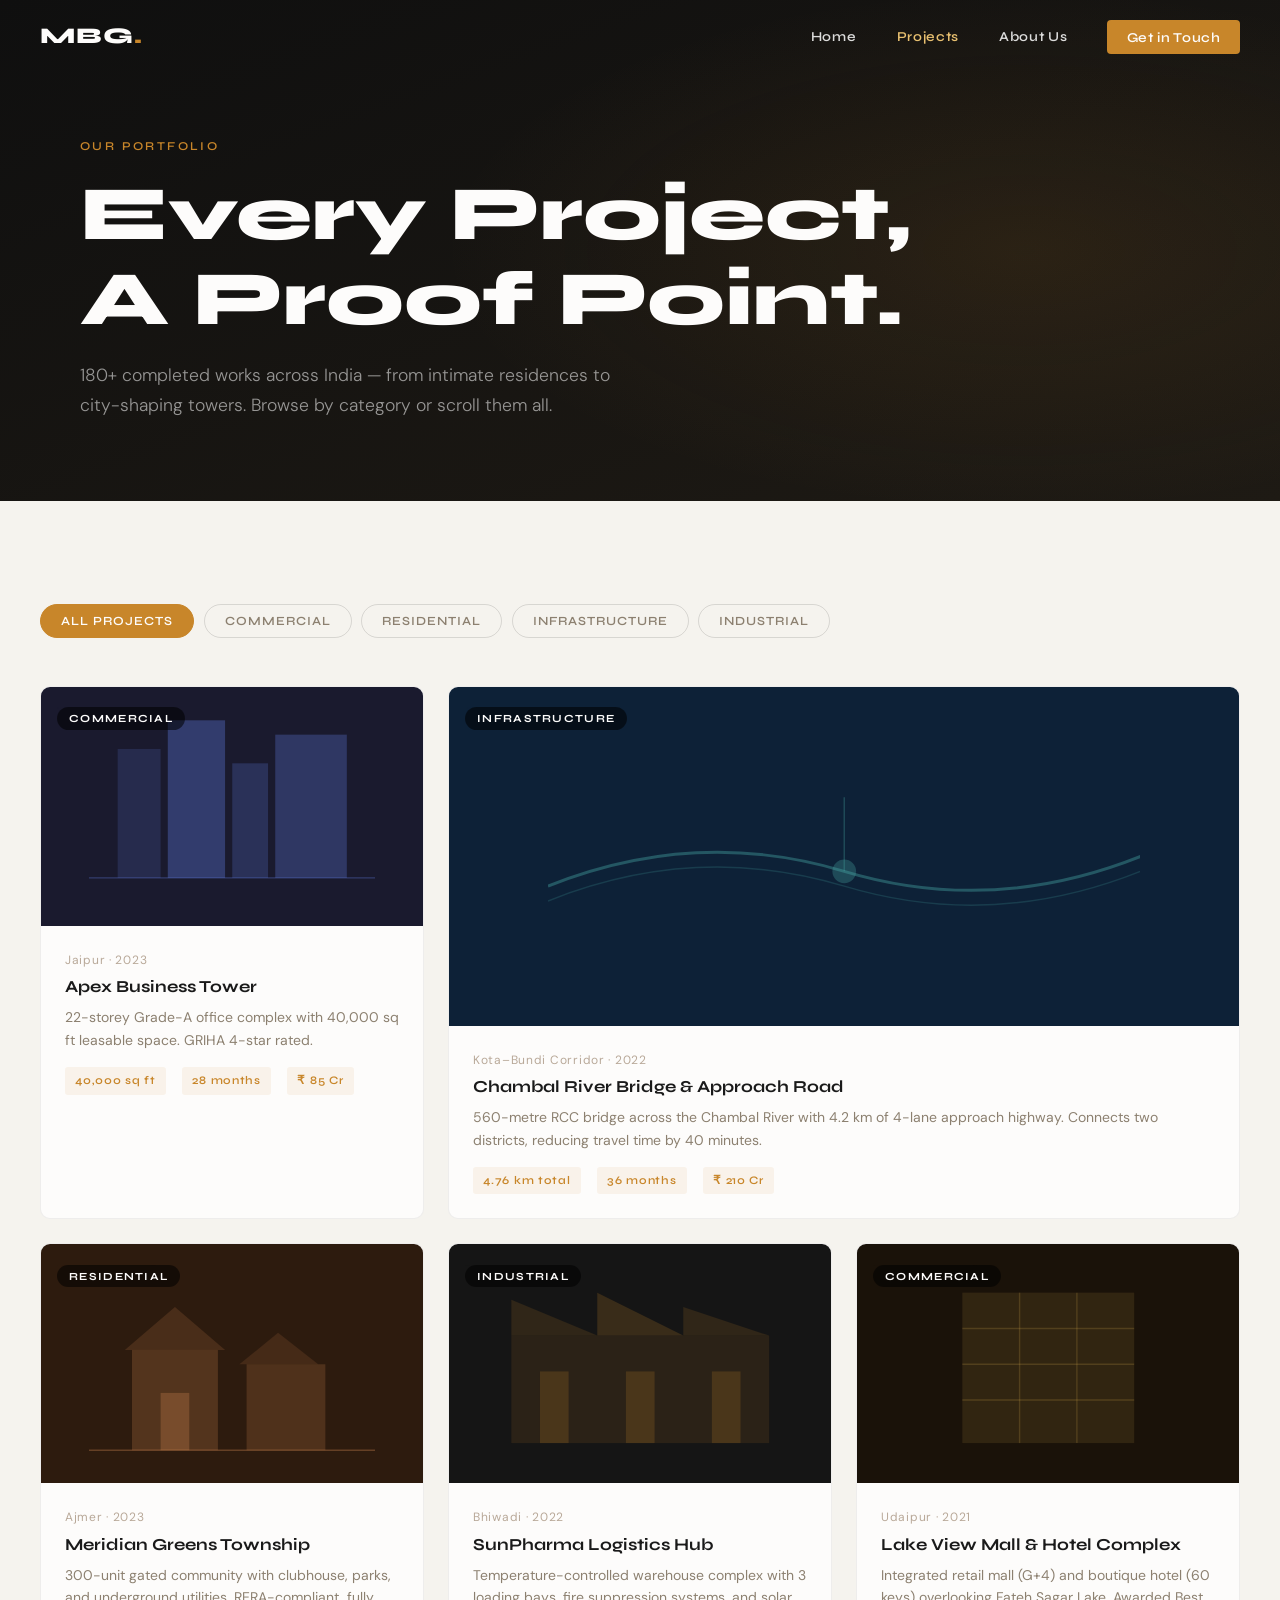
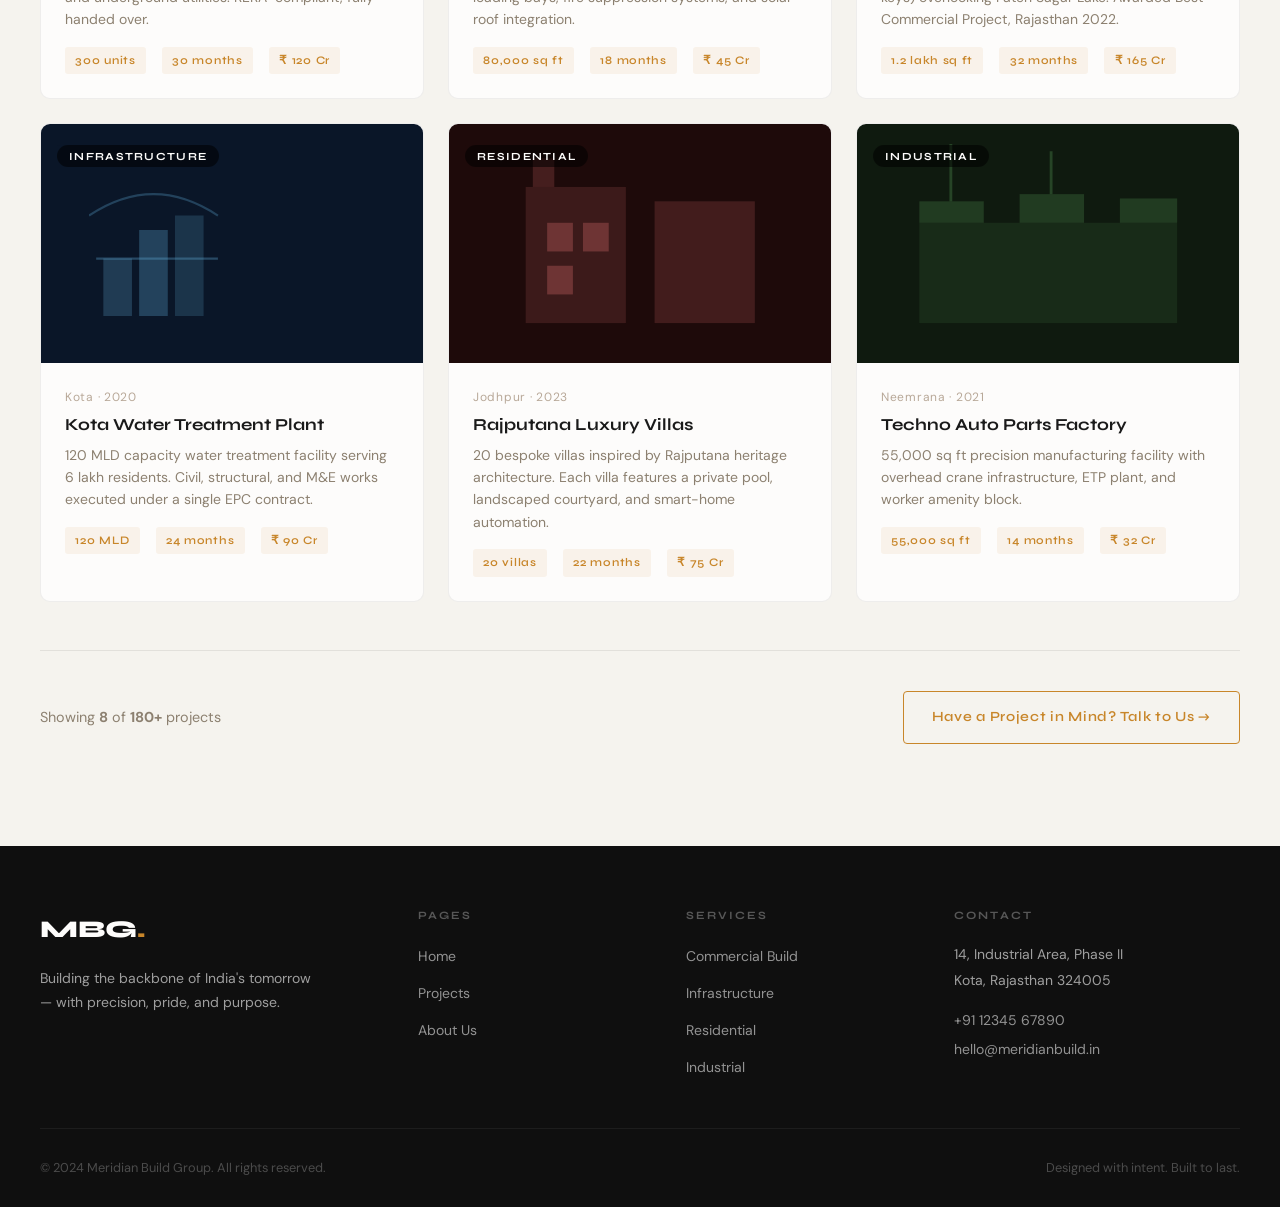
==== projects.html @ 08bdb29d "initial commit" ====
<!DOCTYPE html>
<html lang="en">
<head>
  <meta charset="UTF-8" />
  <meta name="viewport" content="width=device-width, initial-scale=1.0" />
  <title>Projects — Meridian Build Group</title>
  <meta name="description" content="Explore Meridian Build Group's portfolio of completed construction projects across commercial, residential, infrastructure and industrial sectors." />
  <link rel="preconnect" href="https://fonts.googleapis.com">
  <link href="https://fonts.googleapis.com/css2?family=Syne:wght@400;600;700;800&family=DM+Sans:ital,wght@0,300;0,400;0,500;1,300&display=swap" rel="stylesheet">
  <link rel="stylesheet" href="css/style.css" />
</head>
<body>

  <!-- NAV -->
  <nav class="nav" id="nav">
    <a href="index.html" class="nav__logo">MBG<span>.</span></a>
    <button class="nav__toggle" id="navToggle" aria-label="Toggle menu">
      <span></span><span></span>
    </button>
    <ul class="nav__links" id="navLinks">
      <li><a href="index.html">Home</a></li>
      <li><a href="projects.html" class="active">Projects</a></li>
      <li><a href="about.html">About Us</a></li>
      <li><a href="index.html#contact" class="nav__cta">Get in Touch</a></li>
    </ul>
  </nav>

  <!-- PAGE HEADER -->
  <section class="page-hero">
    <div class="container">
      <p class="page-hero__eyebrow">Our Portfolio</p>
      <h1 class="page-hero__title">Every Project,<br>A Proof Point.</h1>
      <p class="page-hero__sub">180+ completed works across India — from intimate residences to city-shaping towers. Browse by category or scroll them all.</p>
    </div>
    <div class="page-hero__bg"></div>
  </section>

  <!-- FILTER -->
  <section class="projects-section section">
    <div class="container">
      <div class="filter-bar" id="filterBar">
        <button class="filter-btn active" data-filter="all">All Projects</button>
        <button class="filter-btn" data-filter="commercial">Commercial</button>
        <button class="filter-btn" data-filter="residential">Residential</button>
        <button class="filter-btn" data-filter="infrastructure">Infrastructure</button>
        <button class="filter-btn" data-filter="industrial">Industrial</button>
      </div>

      <!-- PROJECT GRID -->
      <div class="projects-grid" id="projectsGrid">

        <!-- Project 1 -->
        <article class="proj-card" data-category="commercial">
          <div class="proj-card__img">
            <div class="proj-placeholder proj-placeholder--1">
              <svg viewBox="0 0 200 140" fill="none"><rect x="20" y="30" width="30" height="90" fill="currentColor" opacity=".15"/><rect x="55" y="10" width="40" height="110" fill="currentColor" opacity=".3"/><rect x="100" y="40" width="25" height="80" fill="currentColor" opacity=".2"/><rect x="130" y="20" width="50" height="100" fill="currentColor" opacity=".25"/><line x1="0" y1="120" x2="200" y2="120" stroke="currentColor" stroke-width="1" opacity=".3"/></svg>
            </div>
            <div class="proj-card__overlay">
              <span class="proj-card__tag">Commercial</span>
            </div>
          </div>
          <div class="proj-card__body">
            <div class="proj-card__meta">Jaipur · 2023</div>
            <h3>Apex Business Tower</h3>
            <p>22-storey Grade-A office complex with 40,000 sq ft leasable space. GRIHA 4-star rated.</p>
            <div class="proj-card__details">
              <span>40,000 sq ft</span>
              <span>28 months</span>
              <span>₹ 85 Cr</span>
            </div>
          </div>
        </article>

        <!-- Project 2 -->
        <article class="proj-card proj-card--wide" data-category="infrastructure">
          <div class="proj-card__img">
            <div class="proj-placeholder proj-placeholder--2">
              <svg viewBox="0 0 400 160" fill="none"><path d="M0 100 Q100 60 200 90 Q300 120 400 80" stroke="currentColor" stroke-width="2" fill="none" opacity=".4"/><path d="M0 110 Q100 70 200 100 Q300 130 400 90" stroke="currentColor" stroke-width="1" fill="none" opacity=".2"/><circle cx="200" cy="90" r="8" fill="currentColor" opacity=".3"/><line x1="200" y1="90" x2="200" y2="40" stroke="currentColor" stroke-width="1" opacity=".3"/></svg>
            </div>
            <div class="proj-card__overlay">
              <span class="proj-card__tag">Infrastructure</span>
            </div>
          </div>
          <div class="proj-card__body">
            <div class="proj-card__meta">Kota–Bundi Corridor · 2022</div>
            <h3>Chambal River Bridge & Approach Road</h3>
            <p>560-metre RCC bridge across the Chambal River with 4.2 km of 4-lane approach highway. Connects two districts, reducing travel time by 40 minutes.</p>
            <div class="proj-card__details">
              <span>4.76 km total</span>
              <span>36 months</span>
              <span>₹ 210 Cr</span>
            </div>
          </div>
        </article>

        <!-- Project 3 -->
        <article class="proj-card" data-category="residential">
          <div class="proj-card__img">
            <div class="proj-placeholder proj-placeholder--3">
              <svg viewBox="0 0 200 140" fill="none"><rect x="30" y="60" width="60" height="70" fill="currentColor" opacity=".2"/><path d="M25 60L60 30l35 30" fill="currentColor" opacity=".15"/><rect x="50" y="90" width="20" height="40" fill="currentColor" opacity=".25"/><rect x="110" y="70" width="55" height="60" fill="currentColor" opacity=".18"/><path d="M105 70l27-22 28 22" fill="currentColor" opacity=".12"/><line x1="0" y1="130" x2="200" y2="130" stroke="currentColor" stroke-width="1" opacity=".3"/></svg>
            </div>
            <div class="proj-card__overlay">
              <span class="proj-card__tag">Residential</span>
            </div>
          </div>
          <div class="proj-card__body">
            <div class="proj-card__meta">Ajmer · 2023</div>
            <h3>Meridian Greens Township</h3>
            <p>300-unit gated community with clubhouse, parks, and underground utilities. RERA-compliant, fully handed over.</p>
            <div class="proj-card__details">
              <span>300 units</span>
              <span>30 months</span>
              <span>₹ 120 Cr</span>
            </div>
          </div>
        </article>

        <!-- Project 4 -->
        <article class="proj-card" data-category="industrial">
          <div class="proj-card__img">
            <div class="proj-placeholder proj-placeholder--4">
              <svg viewBox="0 0 200 140" fill="none"><rect x="10" y="50" width="180" height="75" fill="currentColor" opacity=".12"/><path d="M10 50 L10 25 L70 50" fill="currentColor" opacity=".15"/><path d="M70 50 L70 20 L130 50" fill="currentColor" opacity=".2"/><path d="M130 50 L130 30 L190 50" fill="currentColor" opacity=".15"/><rect x="30" y="75" width="20" height="50" fill="currentColor" opacity=".2"/><rect x="90" y="75" width="20" height="50" fill="currentColor" opacity=".2"/><rect x="150" y="75" width="20" height="50" fill="currentColor" opacity=".2"/></svg>
            </div>
            <div class="proj-card__overlay">
              <span class="proj-card__tag">Industrial</span>
            </div>
          </div>
          <div class="proj-card__body">
            <div class="proj-card__meta">Bhiwadi · 2022</div>
            <h3>SunPharma Logistics Hub</h3>
            <p>Temperature-controlled warehouse complex with 3 loading bays, fire suppression systems, and solar roof integration.</p>
            <div class="proj-card__details">
              <span>80,000 sq ft</span>
              <span>18 months</span>
              <span>₹ 45 Cr</span>
            </div>
          </div>
        </article>

        <!-- Project 5 -->
        <article class="proj-card" data-category="commercial">
          <div class="proj-card__img">
            <div class="proj-placeholder proj-placeholder--5">
              <svg viewBox="0 0 200 140" fill="none"><rect x="40" y="20" width="120" height="105" fill="currentColor" opacity=".12"/><line x1="40" y1="45" x2="160" y2="45" stroke="currentColor" stroke-width="1" opacity=".2"/><line x1="40" y1="70" x2="160" y2="70" stroke="currentColor" stroke-width="1" opacity=".2"/><line x1="40" y1="95" x2="160" y2="95" stroke="currentColor" stroke-width="1" opacity=".2"/><line x1="80" y1="20" x2="80" y2="125" stroke="currentColor" stroke-width="1" opacity=".2"/><line x1="120" y1="20" x2="120" y2="125" stroke="currentColor" stroke-width="1" opacity=".2"/></svg>
            </div>
            <div class="proj-card__overlay">
              <span class="proj-card__tag">Commercial</span>
            </div>
          </div>
          <div class="proj-card__body">
            <div class="proj-card__meta">Udaipur · 2021</div>
            <h3>Lake View Mall & Hotel Complex</h3>
            <p>Integrated retail mall (G+4) and boutique hotel (60 keys) overlooking Fateh Sagar Lake. Awarded Best Commercial Project, Rajasthan 2022.</p>
            <div class="proj-card__details">
              <span>1.2 lakh sq ft</span>
              <span>32 months</span>
              <span>₹ 165 Cr</span>
            </div>
          </div>
        </article>

        <!-- Project 6 -->
        <article class="proj-card" data-category="infrastructure">
          <div class="proj-card__img">
            <div class="proj-placeholder proj-placeholder--6">
              <svg viewBox="0 0 200 140" fill="none"><path d="M10 120 L10 80 L30 80 L30 120" fill="currentColor" opacity=".25"/><path d="M35 120 L35 60 L55 60 L55 120" fill="currentColor" opacity=".3"/><path d="M60 120 L60 50 L80 50 L80 120" fill="currentColor" opacity=".2"/><path d="M5 80 L90 80" stroke="currentColor" stroke-width="1.5" opacity=".35"/><path d="M0 50 Q45 20 90 50" stroke="currentColor" stroke-width="1.5" fill="none" opacity=".3"/></svg>
            </div>
            <div class="proj-card__overlay">
              <span class="proj-card__tag">Infrastructure</span>
            </div>
          </div>
          <div class="proj-card__body">
            <div class="proj-card__meta">Kota · 2020</div>
            <h3>Kota Water Treatment Plant</h3>
            <p>120 MLD capacity water treatment facility serving 6 lakh residents. Civil, structural, and M&E works executed under a single EPC contract.</p>
            <div class="proj-card__details">
              <span>120 MLD</span>
              <span>24 months</span>
              <span>₹ 90 Cr</span>
            </div>
          </div>
        </article>

        <!-- Project 7 -->
        <article class="proj-card" data-category="residential">
          <div class="proj-card__img">
            <div class="proj-placeholder proj-placeholder--7">
              <svg viewBox="0 0 200 140" fill="none"><rect x="20" y="30" width="70" height="95" fill="currentColor" opacity=".15"/><rect x="25" y="10" width="15" height="20" fill="currentColor" opacity=".2"/><rect x="110" y="40" width="70" height="85" fill="currentColor" opacity=".18"/><rect x="35" y="55" width="18" height="20" fill="currentColor" opacity=".3"/><rect x="60" y="55" width="18" height="20" fill="currentColor" opacity=".3"/><rect x="35" y="85" width="18" height="20" fill="currentColor" opacity=".3"/></svg>
            </div>
            <div class="proj-card__overlay">
              <span class="proj-card__tag">Residential</span>
            </div>
          </div>
          <div class="proj-card__body">
            <div class="proj-card__meta">Jodhpur · 2023</div>
            <h3>Rajputana Luxury Villas</h3>
            <p>20 bespoke villas inspired by Rajputana heritage architecture. Each villa features a private pool, landscaped courtyard, and smart-home automation.</p>
            <div class="proj-card__details">
              <span>20 villas</span>
              <span>22 months</span>
              <span>₹ 75 Cr</span>
            </div>
          </div>
        </article>

        <!-- Project 8 -->
        <article class="proj-card" data-category="industrial">
          <div class="proj-card__img">
            <div class="proj-placeholder proj-placeholder--8">
              <svg viewBox="0 0 200 140" fill="none"><rect x="10" y="55" width="180" height="70" fill="currentColor" opacity=".1"/><rect x="10" y="40" width="45" height="15" fill="currentColor" opacity=".2"/><rect x="80" y="35" width="45" height="20" fill="currentColor" opacity=".2"/><rect x="150" y="38" width="40" height="17" fill="currentColor" opacity=".2"/><line x1="32" y1="40" x2="32" y2="0" stroke="currentColor" stroke-width="2" opacity=".25"/><line x1="102" y1="35" x2="102" y2="5" stroke="currentColor" stroke-width="2" opacity=".25"/></svg>
            </div>
            <div class="proj-card__overlay">
              <span class="proj-card__tag">Industrial</span>
            </div>
          </div>
          <div class="proj-card__body">
            <div class="proj-card__meta">Neemrana · 2021</div>
            <h3>Techno Auto Parts Factory</h3>
            <p>55,000 sq ft precision manufacturing facility with overhead crane infrastructure, ETP plant, and worker amenity block.</p>
            <div class="proj-card__details">
              <span>55,000 sq ft</span>
              <span>14 months</span>
              <span>₹ 32 Cr</span>
            </div>
          </div>
        </article>

      </div>

      <!-- LOAD MORE -->
      <div class="projects-more">
        <p class="projects-count">Showing <strong id="visibleCount">8</strong> of <strong>180+</strong> projects</p>
        <a href="index.html#contact" class="btn btn--outline">Have a Project in Mind? Talk to Us →</a>
      </div>
    </div>
  </section>

  <!-- FOOTER -->
  <footer class="footer">
    <div class="container">
      <div class="footer__top">
        <div class="footer__brand">
          <a href="index.html" class="footer__logo">MBG<span>.</span></a>
          <p>Building the backbone of India's tomorrow — with precision, pride, and purpose.</p>
        </div>
        <div class="footer__nav">
          <h5>Pages</h5>
          <ul>
            <li><a href="index.html">Home</a></li>
            <li><a href="projects.html">Projects</a></li>
            <li><a href="about.html">About Us</a></li>
          </ul>
        </div>
        <div class="footer__nav">
          <h5>Services</h5>
          <ul>
            <li><a href="#">Commercial Build</a></li>
            <li><a href="#">Infrastructure</a></li>
            <li><a href="#">Residential</a></li>
            <li><a href="#">Industrial</a></li>
          </ul>
        </div>
        <div class="footer__contact">
          <h5>Contact</h5>
          <p>14, Industrial Area, Phase II<br>Kota, Rajasthan 324005</p>
          <a href="tel:+911234567890">+91 12345 67890</a>
          <a href="mailto:hello@meridianbuild.in">hello@meridianbuild.in</a>
        </div>
      </div>
      <div class="footer__bottom">
        <p>© 2024 Meridian Build Group. All rights reserved.</p>
        <p>Designed with intent. Built to last.</p>
      </div>
    </div>
  </footer>

  <script src="js/main.js"></script>
</body>
</html>
---- css/style.css ----
/* ============================================================
   MERIDIAN BUILD GROUP — style.css
   Fonts: Syne (headings) + DM Sans (body)
   Palette: Charcoal #1A1A1A | Off-white #F5F3EE | Amber #C8862A | Stone #8C8070
   ============================================================ */

/* ── CSS VARIABLES ── */
:root {
  --black:      #0F0F0F;
  --charcoal:   #1A1A1A;
  --ink:        #2C2C2C;
  --stone:      #8C8070;
  --warm-mid:   #B8A898;
  --cream:      #F5F3EE;
  --white:      #FDFCFB;
  --amber:      #C8862A;
  --amber-dark: #A06818;
  --amber-lite: #E8C070;

  --font-head: 'Syne', sans-serif;
  --font-body: 'DM Sans', sans-serif;

  --radius:  4px;
  --radius-lg: 10px;
  --ease:    cubic-bezier(.25,.46,.45,.94);

  --nav-h: 72px;
  --max-w: 1280px;
  --gutter: clamp(1.25rem, 4vw, 2.5rem);
}

/* ── RESET & BASE ── */
*, *::before, *::after { box-sizing: border-box; margin: 0; padding: 0; }

html { scroll-behavior: smooth; font-size: 16px; }

body {
  font-family: var(--font-body);
  background: var(--cream);
  color: var(--charcoal);
  line-height: 1.7;
  font-weight: 400;
  overflow-x: hidden;
}

img { display: block; max-width: 100%; height: auto; }

a { text-decoration: none; color: inherit; }

ul { list-style: none; }

h1,h2,h3,h4,h5 {
  font-family: var(--font-head);
  line-height: 1.1;
  font-weight: 700;
}

/* ── UTILITY ── */
.container {
  max-width: var(--max-w);
  margin: 0 auto;
  padding: 0 var(--gutter);
}

.section {
  padding: clamp(4rem, 8vw, 7rem) 0;
}

.section-label {
  font-family: var(--font-head);
  font-size: .75rem;
  font-weight: 600;
  letter-spacing: .2em;
  text-transform: uppercase;
  color: var(--amber);
  margin-bottom: 1rem;
}

.section-head {
  margin-bottom: clamp(2.5rem, 5vw, 4rem);
}

.section-title {
  font-size: clamp(2rem, 4vw, 3rem);
  font-weight: 800;
  color: var(--charcoal);
}

.section-desc {
  margin-top: 1rem;
  font-size: 1.05rem;
  color: var(--stone);
  max-width: 520px;
}

/* ── BUTTONS ── */
.btn {
  display: inline-flex;
  align-items: center;
  gap: .5rem;
  font-family: var(--font-head);
  font-size: .875rem;
  font-weight: 600;
  letter-spacing: .05em;
  padding: .85rem 1.75rem;
  border-radius: var(--radius);
  border: 1.5px solid transparent;
  cursor: pointer;
  transition: all .25s var(--ease);
}

.btn--primary {
  background: var(--amber);
  color: var(--white);
  border-color: var(--amber);
}
.btn--primary:hover { background: var(--amber-dark); border-color: var(--amber-dark); transform: translateY(-2px); }

.btn--ghost {
  background: transparent;
  color: var(--charcoal);
  border-color: var(--charcoal);
}
.btn--ghost:hover { background: var(--charcoal); color: var(--white); }

.btn--outline {
  background: transparent;
  color: var(--amber);
  border-color: var(--amber);
}
.btn--outline:hover { background: var(--amber); color: var(--white); }

.btn--full { width: 100%; justify-content: center; }

/* ── NAV ── */
.nav {
  position: fixed;
  top: 0; left: 0; right: 0;
  z-index: 100;
  height: var(--nav-h);
  display: flex;
  align-items: center;
  justify-content: space-between;
  padding: 0 var(--gutter);
  background: transparent;
  transition: background .3s, box-shadow .3s;
}

.nav.scrolled {
  background: var(--white);
  box-shadow: 0 1px 0 rgba(0,0,0,.06);
}

.nav__logo {
  font-family: var(--font-head);
  font-size: 1.4rem;
  font-weight: 800;
  color: var(--white);
  letter-spacing: .04em;
  transition: color .3s;
}

.nav.scrolled .nav__logo { color: var(--charcoal); }

.nav__logo span { color: var(--amber); }

.nav__links {
  display: flex;
  align-items: center;
  gap: 2.5rem;
}

.nav__links a {
  font-family: var(--font-head);
  font-size: .85rem;
  font-weight: 600;
  letter-spacing: .05em;
  color: rgba(255,255,255,.85);
  transition: color .2s;
}

.nav__links a:hover,
.nav__links a.active { color: var(--amber-lite); }

.nav.scrolled .nav__links a { color: var(--stone); }
.nav.scrolled .nav__links a:hover,
.nav.scrolled .nav__links a.active { color: var(--amber); }

.nav__cta {
  background: var(--amber) !important;
  color: var(--white) !important;
  padding: .55rem 1.2rem;
  border-radius: var(--radius);
}
.nav__cta:hover { background: var(--amber-dark) !important; }

.nav__toggle {
  display: none;
  flex-direction: column;
  gap: 5px;
  background: none;
  border: none;
  cursor: pointer;
  padding: 4px;
}
.nav__toggle span {
  display: block;
  width: 24px;
  height: 2px;
  background: var(--white);
  transition: all .3s;
}
.nav.scrolled .nav__toggle span { background: var(--charcoal); }

/* ── HERO ── */
.hero {
  position: relative;
  min-height: 100svh;
  display: grid;
  place-items: center;
  background: var(--charcoal);
  overflow: hidden;
  padding: calc(var(--nav-h) + 2rem) var(--gutter) 6rem;
}

.hero__bg {
  position: absolute;
  inset: 0;
  background:
    radial-gradient(ellipse 80% 60% at 70% 40%, rgba(200,134,42,.12) 0%, transparent 70%),
    linear-gradient(160deg, #0F0F0F 0%, #1E1A14 60%, #0F0F0F 100%);
}

.hero__grid {
  position: absolute;
  inset: 0;
  background-image:
    linear-gradient(rgba(255,255,255,.03) 1px, transparent 1px),
    linear-gradient(90deg, rgba(255,255,255,.03) 1px, transparent 1px);
  background-size: 60px 60px;
  mask-image: linear-gradient(to bottom, transparent, rgba(0,0,0,.5) 30%, rgba(0,0,0,.5) 70%, transparent);
}

.hero__content {
  position: relative;
  z-index: 2;
  max-width: 820px;
  text-align: center;
}

.hero__eyebrow {
  font-family: var(--font-head);
  font-size: .75rem;
  letter-spacing: .25em;
  text-transform: uppercase;
  color: var(--amber);
  margin-bottom: 1.5rem;
  opacity: 0;
  animation: fadeUp .7s var(--ease) .2s forwards;
}

.hero__title {
  font-size: clamp(3rem, 8vw, 6.5rem);
  font-weight: 800;
  color: var(--white);
  line-height: 1.0;
  margin-bottom: 1.5rem;
  opacity: 0;
  animation: fadeUp .7s var(--ease) .4s forwards;
}

.hero__title em {
  font-style: italic;
  color: var(--amber-lite);
}

.hero__sub {
  font-size: clamp(1rem, 1.5vw, 1.2rem);
  color: rgba(255,255,255,.6);
  max-width: 580px;
  margin: 0 auto 2.5rem;
  font-weight: 300;
  opacity: 0;
  animation: fadeUp .7s var(--ease) .6s forwards;
}

.hero__actions {
  display: flex;
  gap: 1rem;
  justify-content: center;
  flex-wrap: wrap;
  opacity: 0;
  animation: fadeUp .7s var(--ease) .8s forwards;
}

.hero__stats {
  position: absolute;
  bottom: 0; left: 0; right: 0;
  display: grid;
  grid-template-columns: repeat(4, 1fr);
  border-top: 1px solid rgba(255,255,255,.08);
  z-index: 2;
  opacity: 0;
  animation: fadeUp .7s var(--ease) 1s forwards;
}

.stat {
  padding: 1.5rem var(--gutter);
  text-align: center;
  border-right: 1px solid rgba(255,255,255,.08);
}
.stat:last-child { border-right: none; }

.stat__num {
  display: block;
  font-family: var(--font-head);
  font-size: clamp(1.6rem, 3vw, 2.4rem);
  font-weight: 800;
  color: var(--amber-lite);
}

.stat__label {
  font-size: .75rem;
  color: rgba(255,255,255,.4);
  letter-spacing: .08em;
  text-transform: uppercase;
}

.hero__scroll {
  position: absolute;
  bottom: 5.5rem;
  right: var(--gutter);
  display: flex;
  flex-direction: column;
  align-items: center;
  gap: .75rem;
  z-index: 2;
  opacity: 0;
  animation: fadeIn 1s var(--ease) 1.5s forwards;
}

.hero__scroll span {
  font-size: .65rem;
  letter-spacing: .15em;
  text-transform: uppercase;
  color: rgba(255,255,255,.3);
  writing-mode: vertical-rl;
}

.hero__scroll-line {
  width: 1px;
  height: 60px;
  background: linear-gradient(to bottom, rgba(200,134,42,.6), transparent);
  animation: scrollPulse 2s ease-in-out infinite;
}

/* ── MARQUEE ── */
.marquee-strip {
  background: var(--amber);
  overflow: hidden;
  padding: .75rem 0;
}

.marquee-track {
  display: flex;
  gap: 2rem;
  white-space: nowrap;
  animation: marquee 25s linear infinite;
  font-family: var(--font-head);
  font-size: .8rem;
  font-weight: 600;
  letter-spacing: .12em;
  text-transform: uppercase;
  color: var(--white);
}

/* ── SERVICES ── */
.services { background: var(--white); }

.services__grid {
  display: grid;
  grid-template-columns: repeat(auto-fit, minmax(260px, 1fr));
  gap: 1.5px;
  background: rgba(0,0,0,.06);
  border: 1.5px solid rgba(0,0,0,.06);
  border-radius: var(--radius-lg);
  overflow: hidden;
}

.service-card {
  background: var(--white);
  padding: 2.5rem 2rem;
  position: relative;
  transition: background .25s;
}

.service-card:hover { background: var(--cream); }

.service-card__num {
  font-family: var(--font-head);
  font-size: .7rem;
  font-weight: 700;
  letter-spacing: .15em;
  color: var(--warm-mid);
  margin-bottom: 1.5rem;
}

.service-card__icon {
  width: 36px;
  height: 36px;
  color: var(--amber);
  margin-bottom: 1.25rem;
}

.service-card h3 {
  font-size: 1.1rem;
  font-weight: 700;
  margin-bottom: .75rem;
  color: var(--charcoal);
}

.service-card p {
  font-size: .9rem;
  color: var(--stone);
  line-height: 1.65;
}

/* ── FEATURED ── */
.featured { background: var(--cream); }

.featured__card {
  max-width: var(--max-w);
  margin: 0 auto;
  padding: 0 var(--gutter);
  display: grid;
  grid-template-columns: 1fr 1fr;
  gap: 4rem;
  align-items: center;
}

.featured__visual {
  border-radius: var(--radius-lg);
  overflow: hidden;
  aspect-ratio: 4/3;
}

.featured__img-placeholder {
  width: 100%;
  height: 100%;
  background: var(--charcoal);
  display: flex;
  align-items: center;
  justify-content: center;
  color: var(--amber);
}

.placeholder-inner {
  width: 70%;
  opacity: .8;
}

.featured__tag {
  font-family: var(--font-head);
  font-size: .72rem;
  font-weight: 600;
  letter-spacing: .15em;
  text-transform: uppercase;
  color: var(--amber);
  margin-bottom: 1rem;
}

.featured__name {
  font-size: clamp(1.6rem, 3vw, 2.4rem);
  font-weight: 800;
  color: var(--charcoal);
  margin-bottom: 1rem;
}

.featured__desc {
  color: var(--stone);
  font-size: .95rem;
  margin-bottom: 1.75rem;
}

.featured__meta {
  display: flex;
  gap: 2rem;
  margin-bottom: 2rem;
  padding-bottom: 1.75rem;
  border-bottom: 1px solid rgba(0,0,0,.08);
}

.featured__meta li {
  font-size: .85rem;
}

.featured__meta span {
  display: block;
  font-size: .7rem;
  text-transform: uppercase;
  letter-spacing: .12em;
  color: var(--warm-mid);
  margin-bottom: .2rem;
}

/* ── WHY US ── */
.why { background: var(--charcoal); }

.why .section-label { color: var(--amber); }
.why .section-title { color: var(--white); }

.why__inner {
  display: grid;
  grid-template-columns: 1fr 1fr;
  gap: 5rem;
  align-items: start;
}

.why__body {
  color: rgba(255,255,255,.6);
  margin: 1.5rem 0 2.5rem;
  font-size: 1rem;
  font-weight: 300;
}

.why-item {
  display: flex;
  gap: 1.25rem;
  padding: 1.5rem 0;
  border-bottom: 1px solid rgba(255,255,255,.07);
}

.why-item:last-child { border-bottom: none; }

.why-item__dot {
  width: 8px;
  height: 8px;
  border-radius: 50%;
  background: var(--amber);
  flex-shrink: 0;
  margin-top: .55rem;
}

.why-item h4 {
  font-size: 1rem;
  font-weight: 700;
  color: var(--white);
  margin-bottom: .4rem;
}

.why-item p {
  font-size: .88rem;
  color: rgba(255,255,255,.5);
  font-weight: 300;
}

/* ── TESTIMONIALS ── */
.testimonials { background: var(--white); }

.testimonials__grid {
  display: grid;
  grid-template-columns: 1.4fr 1fr 1fr;
  gap: 1.5rem;
  margin-top: 2.5rem;
}

.testi-card {
  background: var(--cream);
  border: 1px solid rgba(0,0,0,.06);
  border-radius: var(--radius-lg);
  padding: 2rem;
}

.testi-card p {
  font-size: .95rem;
  color: var(--charcoal);
  font-style: italic;
  margin-bottom: 1.5rem;
  line-height: 1.7;
}

.testi-card--large p { font-size: 1.1rem; }

.testi-card footer strong {
  display: block;
  font-family: var(--font-head);
  font-size: .9rem;
  font-weight: 700;
  color: var(--charcoal);
}

.testi-card footer span {
  font-size: .8rem;
  color: var(--stone);
}

/* ── CONTACT CTA ── */
.contact-cta {
  background: var(--cream);
  border-top: 1px solid rgba(0,0,0,.06);
}

.contact-cta__inner {
  display: grid;
  grid-template-columns: 1fr 1.2fr;
  gap: 5rem;
  align-items: start;
}

.contact-cta__text h2 {
  font-size: clamp(2rem, 4vw, 3rem);
  font-weight: 800;
  margin-bottom: 1rem;
}

.contact-cta__text p {
  color: var(--stone);
  margin-top: 1rem;
}

.contact-cta__form {
  display: flex;
  flex-direction: column;
  gap: .85rem;
}

.form-row {
  display: grid;
  grid-template-columns: 1fr 1fr;
  gap: .85rem;
}

input, textarea {
  font-family: var(--font-body);
  font-size: .9rem;
  color: var(--charcoal);
  background: var(--white);
  border: 1.5px solid rgba(0,0,0,.1);
  border-radius: var(--radius);
  padding: .85rem 1rem;
  width: 100%;
  transition: border-color .2s;
  resize: vertical;
}

input::placeholder, textarea::placeholder { color: var(--warm-mid); }

input:focus, textarea:focus {
  outline: none;
  border-color: var(--amber);
}

/* ── FOOTER ── */
.footer {
  background: var(--black);
  color: rgba(255,255,255,.6);
}

.footer__top {
  display: grid;
  grid-template-columns: 1.5fr 1fr 1fr 1.3fr;
  gap: 3rem;
  padding: 4rem 0 3rem;
  border-bottom: 1px solid rgba(255,255,255,.06);
}

.footer__logo {
  font-family: var(--font-head);
  font-size: 1.5rem;
  font-weight: 800;
  color: var(--white);
  display: block;
  margin-bottom: 1rem;
}

.footer__logo span { color: var(--amber); }

.footer__brand p {
  font-size: .875rem;
  line-height: 1.7;
  max-width: 280px;
}

.footer__nav h5,
.footer__contact h5 {
  font-family: var(--font-head);
  font-size: .7rem;
  font-weight: 700;
  letter-spacing: .18em;
  text-transform: uppercase;
  color: rgba(255,255,255,.3);
  margin-bottom: 1.25rem;
}

.footer__nav ul { display: flex; flex-direction: column; gap: .6rem; }

.footer__nav a {
  font-size: .875rem;
  color: rgba(255,255,255,.55);
  transition: color .2s;
}
.footer__nav a:hover { color: var(--amber-lite); }

.footer__contact p {
  font-size: .875rem;
  line-height: 1.8;
  margin-bottom: 1rem;
}

.footer__contact a {
  display: block;
  font-size: .875rem;
  color: rgba(255,255,255,.55);
  transition: color .2s;
  margin-bottom: .35rem;
}
.footer__contact a:hover { color: var(--amber-lite); }

.footer__bottom {
  display: flex;
  justify-content: space-between;
  padding: 1.75rem 0;
  font-size: .8rem;
  color: rgba(255,255,255,.25);
}

/* ── PAGE HERO ── */
.page-hero {
  position: relative;
  padding: calc(var(--nav-h) + 4rem) var(--gutter) 5rem;
  background: var(--charcoal);
  overflow: hidden;
}

.page-hero__bg {
  position: absolute;
  inset: 0;
  background:
    radial-gradient(ellipse 70% 80% at 80% 50%, rgba(200,134,42,.1) 0%, transparent 65%),
    linear-gradient(160deg, #0F0F0F 0%, #1E1A14 100%);
}

.page-hero .container { position: relative; z-index: 2; }

.page-hero__eyebrow {
  font-family: var(--font-head);
  font-size: .75rem;
  font-weight: 600;
  letter-spacing: .2em;
  text-transform: uppercase;
  color: var(--amber);
  margin-bottom: 1rem;
}

.page-hero__title {
  font-size: clamp(2.5rem, 6vw, 5rem);
  font-weight: 800;
  color: var(--white);
  margin-bottom: 1.25rem;
}

.page-hero__sub {
  font-size: 1.1rem;
  color: rgba(255,255,255,.55);
  max-width: 560px;
  font-weight: 300;
}

/* ── PROJECTS FILTER ── */
.filter-bar {
  display: flex;
  flex-wrap: wrap;
  gap: .6rem;
  margin-bottom: 3rem;
}

.filter-btn {
  font-family: var(--font-head);
  font-size: .78rem;
  font-weight: 600;
  letter-spacing: .08em;
  text-transform: uppercase;
  padding: .55rem 1.25rem;
  border-radius: 50px;
  border: 1.5px solid rgba(0,0,0,.12);
  background: transparent;
  color: var(--stone);
  cursor: pointer;
  transition: all .2s;
}

.filter-btn:hover { border-color: var(--amber); color: var(--amber); }

.filter-btn.active {
  background: var(--amber);
  border-color: var(--amber);
  color: var(--white);
}

/* ── PROJECT GRID ── */
.projects-grid {
  display: grid;
  grid-template-columns: repeat(3, 1fr);
  gap: 1.5rem;
}

.proj-card--wide {
  grid-column: span 2;
}

.proj-card {
  background: var(--white);
  border-radius: var(--radius-lg);
  overflow: hidden;
  border: 1px solid rgba(0,0,0,.06);
  transition: transform .3s var(--ease), box-shadow .3s;
}

.proj-card:hover {
  transform: translateY(-6px);
  box-shadow: 0 20px 50px rgba(0,0,0,.1);
}

.proj-card.hidden { display: none; }

.proj-card__img {
  position: relative;
  aspect-ratio: 16/10;
  overflow: hidden;
}

.proj-card--wide .proj-card__img { aspect-ratio: 21/9; }

.proj-placeholder {
  width: 100%;
  height: 100%;
  display: flex;
  align-items: center;
  justify-content: center;
}

.proj-placeholder--1 { background: #1A1A2E; color: #6B8CFF; }
.proj-placeholder--2 { background: #0D2137; color: #48A9A6; }
.proj-placeholder--3 { background: #2D1B0E; color: #E8945A; }
.proj-placeholder--4 { background: #151515; color: #C8862A; }
.proj-placeholder--5 { background: #1A1209; color: #D4AC4A; }
.proj-placeholder--6 { background: #0A1628; color: #5FA8D3; }
.proj-placeholder--7 { background: #1E0A0A; color: #E07070; }
.proj-placeholder--8 { background: #0F1A0F; color: #6BBF6B; }

.proj-placeholder svg { width: 75%; height: auto; }

.proj-card__overlay {
  position: absolute;
  top: 1rem; left: 1rem;
}

.proj-card__tag {
  font-family: var(--font-head);
  font-size: .68rem;
  font-weight: 700;
  letter-spacing: .12em;
  text-transform: uppercase;
  background: rgba(0,0,0,.55);
  color: var(--white);
  padding: .3rem .75rem;
  border-radius: 50px;
  backdrop-filter: blur(8px);
}

.proj-card__body {
  padding: 1.5rem;
}

.proj-card__meta {
  font-size: .75rem;
  color: var(--warm-mid);
  letter-spacing: .06em;
  margin-bottom: .5rem;
}

.proj-card__body h3 {
  font-size: 1.05rem;
  font-weight: 700;
  margin-bottom: .6rem;
  color: var(--charcoal);
}

.proj-card__body p {
  font-size: .875rem;
  color: var(--stone);
  line-height: 1.6;
  margin-bottom: 1rem;
}

.proj-card__details {
  display: flex;
  gap: 1rem;
  flex-wrap: wrap;
}

.proj-card__details span {
  font-family: var(--font-head);
  font-size: .72rem;
  font-weight: 600;
  letter-spacing: .06em;
  color: var(--amber);
  background: rgba(200,134,42,.08);
  padding: .25rem .65rem;
  border-radius: 3px;
}

.projects-more {
  display: flex;
  justify-content: space-between;
  align-items: center;
  margin-top: 3rem;
  padding-top: 2.5rem;
  border-top: 1px solid rgba(0,0,0,.08);
  flex-wrap: wrap;
  gap: 1rem;
}

.projects-count {
  font-size: .9rem;
  color: var(--stone);
}

/* ── ABOUT PAGE ── */
.story { background: var(--white); }

.story__inner {
  display: grid;
  grid-template-columns: 1fr 1fr;
  gap: 5rem;
  align-items: start;
}

.timeline-item {
  display: grid;
  grid-template-columns: 80px 1fr;
  gap: 1.5rem;
  padding-bottom: 2.5rem;
  position: relative;
}

.timeline-item::before {
  content: '';
  position: absolute;
  left: 36px;
  top: 28px;
  bottom: 0;
  width: 1px;
  background: rgba(0,0,0,.08);
}

.timeline-item:last-child::before { display: none; }

.timeline-item__year {
  font-family: var(--font-head);
  font-size: .78rem;
  font-weight: 700;
  letter-spacing: .1em;
  color: var(--amber);
  padding-top: .35rem;
  text-align: right;
}

.timeline-item__content h4 {
  font-size: 1rem;
  font-weight: 700;
  margin-bottom: .4rem;
  color: var(--charcoal);
}

.timeline-item__content p {
  font-size: .875rem;
  color: var(--stone);
  line-height: 1.65;
}

.story__pull blockquote {
  background: var(--charcoal);
  color: var(--white);
  font-size: 1.2rem;
  font-style: italic;
  font-weight: 300;
  line-height: 1.6;
  padding: 2.5rem;
  border-radius: var(--radius-lg);
  margin-bottom: 2.5rem;
  border-left: 3px solid var(--amber);
}

.story__pull blockquote footer {
  margin-top: 1rem;
  font-size: .8rem;
  font-style: normal;
  color: var(--amber-lite);
  font-weight: 600;
  letter-spacing: .05em;
}

.story__values h3 {
  font-size: 1.2rem;
  font-weight: 700;
  margin-bottom: 1.25rem;
  color: var(--charcoal);
}

.story__values ul { display: flex; flex-direction: column; gap: .85rem; }

.story__values li {
  font-size: .9rem;
  color: var(--stone);
  padding-left: 1rem;
  border-left: 2px solid var(--amber);
}

.story__values strong { color: var(--charcoal); }

/* ── TEAM ── */
.team { background: var(--cream); }

.team__grid {
  display: grid;
  grid-template-columns: 1fr 1fr;
  gap: 1.5rem;
}

.team-card {
  background: var(--white);
  border: 1px solid rgba(0,0,0,.06);
  border-radius: var(--radius-lg);
  padding: 2rem;
  display: flex;
  gap: 1.5rem;
  align-items: flex-start;
  transition: box-shadow .3s;
}

.team-card:hover {
  box-shadow: 0 10px 40px rgba(0,0,0,.07);
}

.team-card--founder {
  border-top: 3px solid var(--amber);
}

.team-card__avatar {
  flex-shrink: 0;
}

.avatar-placeholder {
  width: 64px;
  height: 64px;
  border-radius: 50%;
  background: var(--charcoal);
  color: var(--white);
  font-family: var(--font-head);
  font-size: 1rem;
  font-weight: 700;
  display: flex;
  align-items: center;
  justify-content: center;
  letter-spacing: .05em;
}

.team-card--founder .avatar-placeholder {
  background: var(--amber);
}

.team-card__info h3 {
  font-size: 1.1rem;
  font-weight: 700;
  color: var(--charcoal);
  margin-bottom: .2rem;
}

.team-card__role {
  font-size: .78rem;
  font-weight: 600;
  letter-spacing: .08em;
  text-transform: uppercase;
  color: var(--amber);
  display: block;
  margin-bottom: .85rem;
}

.team-card__info p {
  font-size: .875rem;
  color: var(--stone);
  line-height: 1.65;
  margin-bottom: 1rem;
}

.team-card__quals {
  display: flex;
  flex-wrap: wrap;
  gap: .4rem;
}

.team-card__quals span {
  font-size: .72rem;
  font-family: var(--font-head);
  font-weight: 600;
  padding: .25rem .65rem;
  background: var(--cream);
  border: 1px solid rgba(0,0,0,.08);
  border-radius: 3px;
  color: var(--stone);
}

/* ── NUMBERS ── */
.numbers {
  background: var(--amber);
}

.numbers__grid {
  display: grid;
  grid-template-columns: repeat(6, 1fr);
  gap: 0;
}

.numbers__item {
  text-align: center;
  padding: 2.5rem 1rem;
  border-right: 1px solid rgba(255,255,255,.2);
}

.numbers__item:last-child { border-right: none; }

.numbers__val {
  font-family: var(--font-head);
  font-size: clamp(2rem, 3vw, 2.8rem);
  font-weight: 800;
  color: var(--white);
  display: block;
  margin-bottom: .4rem;
}

.numbers__label {
  font-size: .75rem;
  letter-spacing: .1em;
  text-transform: uppercase;
  color: rgba(255,255,255,.65);
}

/* ── CERTIFICATIONS ── */
.certs { background: var(--white); }

.certs__grid {
  display: grid;
  grid-template-columns: repeat(6, 1fr);
  gap: 1rem;
  margin-top: 3rem;
}

.cert-badge {
  background: var(--cream);
  border: 1px solid rgba(0,0,0,.06);
  border-radius: var(--radius-lg);
  padding: 1.75rem 1rem;
  text-align: center;
}

.cert-badge__icon {
  font-family: var(--font-head);
  font-size: .9rem;
  font-weight: 800;
  color: var(--charcoal);
  line-height: 1.3;
  margin-bottom: .75rem;
}

.cert-badge p {
  font-size: .78rem;
  color: var(--stone);
  line-height: 1.5;
}

/* ── ANIMATIONS ── */
@keyframes fadeUp {
  from { opacity: 0; transform: translateY(24px); }
  to   { opacity: 1; transform: translateY(0); }
}

@keyframes fadeIn {
  from { opacity: 0; }
  to   { opacity: 1; }
}

@keyframes marquee {
  from { transform: translateX(0); }
  to   { transform: translateX(-50%); }
}

@keyframes scrollPulse {
  0%, 100% { opacity: 1; transform: scaleY(1); transform-origin: top; }
  50% { opacity: .4; transform: scaleY(.5); transform-origin: top; }
}

/* ── SCROLL REVEAL ── */
.reveal {
  opacity: 0;
  transform: translateY(30px);
  transition: opacity .65s var(--ease), transform .65s var(--ease);
}

.reveal.visible {
  opacity: 1;
  transform: translateY(0);
}

/* ── RESPONSIVE ── */
@media (max-width: 1100px) {
  .hero__stats { grid-template-columns: repeat(4, 1fr); }
  .testimonials__grid { grid-template-columns: 1fr 1fr; }
  .testimonials__grid .testi-card:last-child { display: none; }
  .footer__top { grid-template-columns: 1fr 1fr; gap: 2rem; }
  .numbers__grid { grid-template-columns: repeat(3, 1fr); }
  .numbers__item:nth-child(3) { border-right: none; }
  .certs__grid { grid-template-columns: repeat(3, 1fr); }
}

@media (max-width: 900px) {
  .featured__card { grid-template-columns: 1fr; gap: 2rem; }
  .why__inner { grid-template-columns: 1fr; gap: 3rem; }
  .contact-cta__inner { grid-template-columns: 1fr; gap: 2.5rem; }
  .projects-grid { grid-template-columns: 1fr 1fr; }
  .proj-card--wide { grid-column: span 2; }
  .story__inner { grid-template-columns: 1fr; }
  .team__grid { grid-template-columns: 1fr; }
  .page-hero--about .page-hero__title { font-size: clamp(2.2rem, 5vw, 3.5rem); }
}

@media (max-width: 700px) {
  .nav__links {
    position: fixed;
    top: var(--nav-h); left: 0; right: 0;
    background: var(--charcoal);
    flex-direction: column;
    align-items: flex-start;
    padding: 2rem var(--gutter);
    gap: 1.5rem;
    transform: translateY(-110%);
    opacity: 0;
    transition: transform .3s var(--ease), opacity .3s;
    pointer-events: none;
  }

  .nav__links.open {
    transform: translateY(0);
    opacity: 1;
    pointer-events: all;
  }

  .nav__links a { color: rgba(255,255,255,.8) !important; font-size: 1rem; }
  .nav__links a.active { color: var(--amber-lite) !important; }
  .nav__cta { background: var(--amber) !important; padding: .65rem 1.5rem; }

  .nav__toggle { display: flex; }

  .hero__stats {
    grid-template-columns: 1fr 1fr;
    position: relative;
    bottom: auto;
    margin-top: 3rem;
    border: 1px solid rgba(255,255,255,.08);
    border-radius: var(--radius-lg);
  }

  .stat { border: none; border-bottom: 1px solid rgba(255,255,255,.06); }
  .stat:nth-child(odd) { border-right: 1px solid rgba(255,255,255,.06); }

  .testimonials__grid { grid-template-columns: 1fr; }
  .testimonials__grid .testi-card:last-child { display: block; }

  .projects-grid { grid-template-columns: 1fr; }
  .proj-card--wide { grid-column: span 1; }
  .proj-card--wide .proj-card__img { aspect-ratio: 16/10; }

  .footer__top { grid-template-columns: 1fr; }
  .footer__bottom { flex-direction: column; gap: .5rem; text-align: center; }

  .numbers__grid { grid-template-columns: repeat(2, 1fr); }
  .numbers__item { border-bottom: 1px solid rgba(255,255,255,.1); }
  .numbers__item:nth-child(odd) { border-right: 1px solid rgba(255,255,255,.2) !important; }
  .numbers__item:nth-child(even) { border-right: none !important; }

  .certs__grid { grid-template-columns: repeat(2, 1fr); }

  .form-row { grid-template-columns: 1fr; }

  .hero__scroll { display: none; }
}
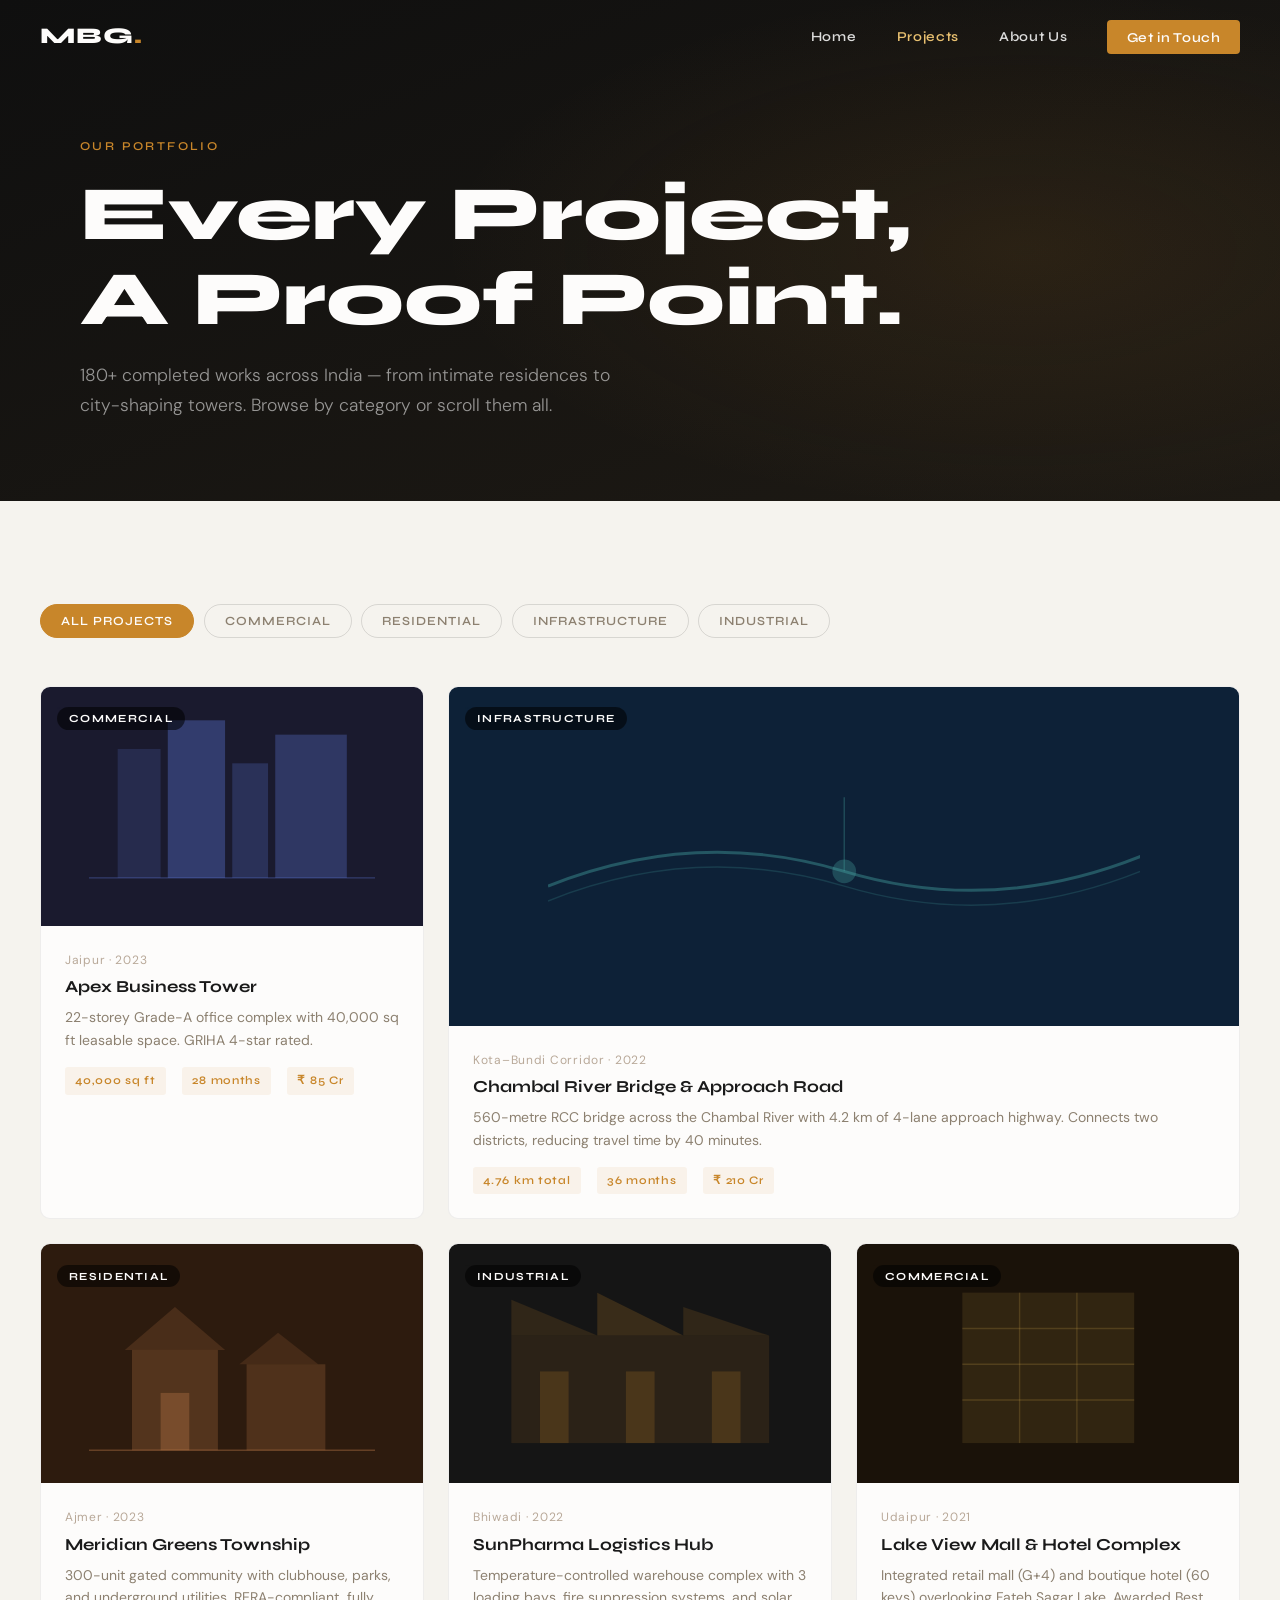
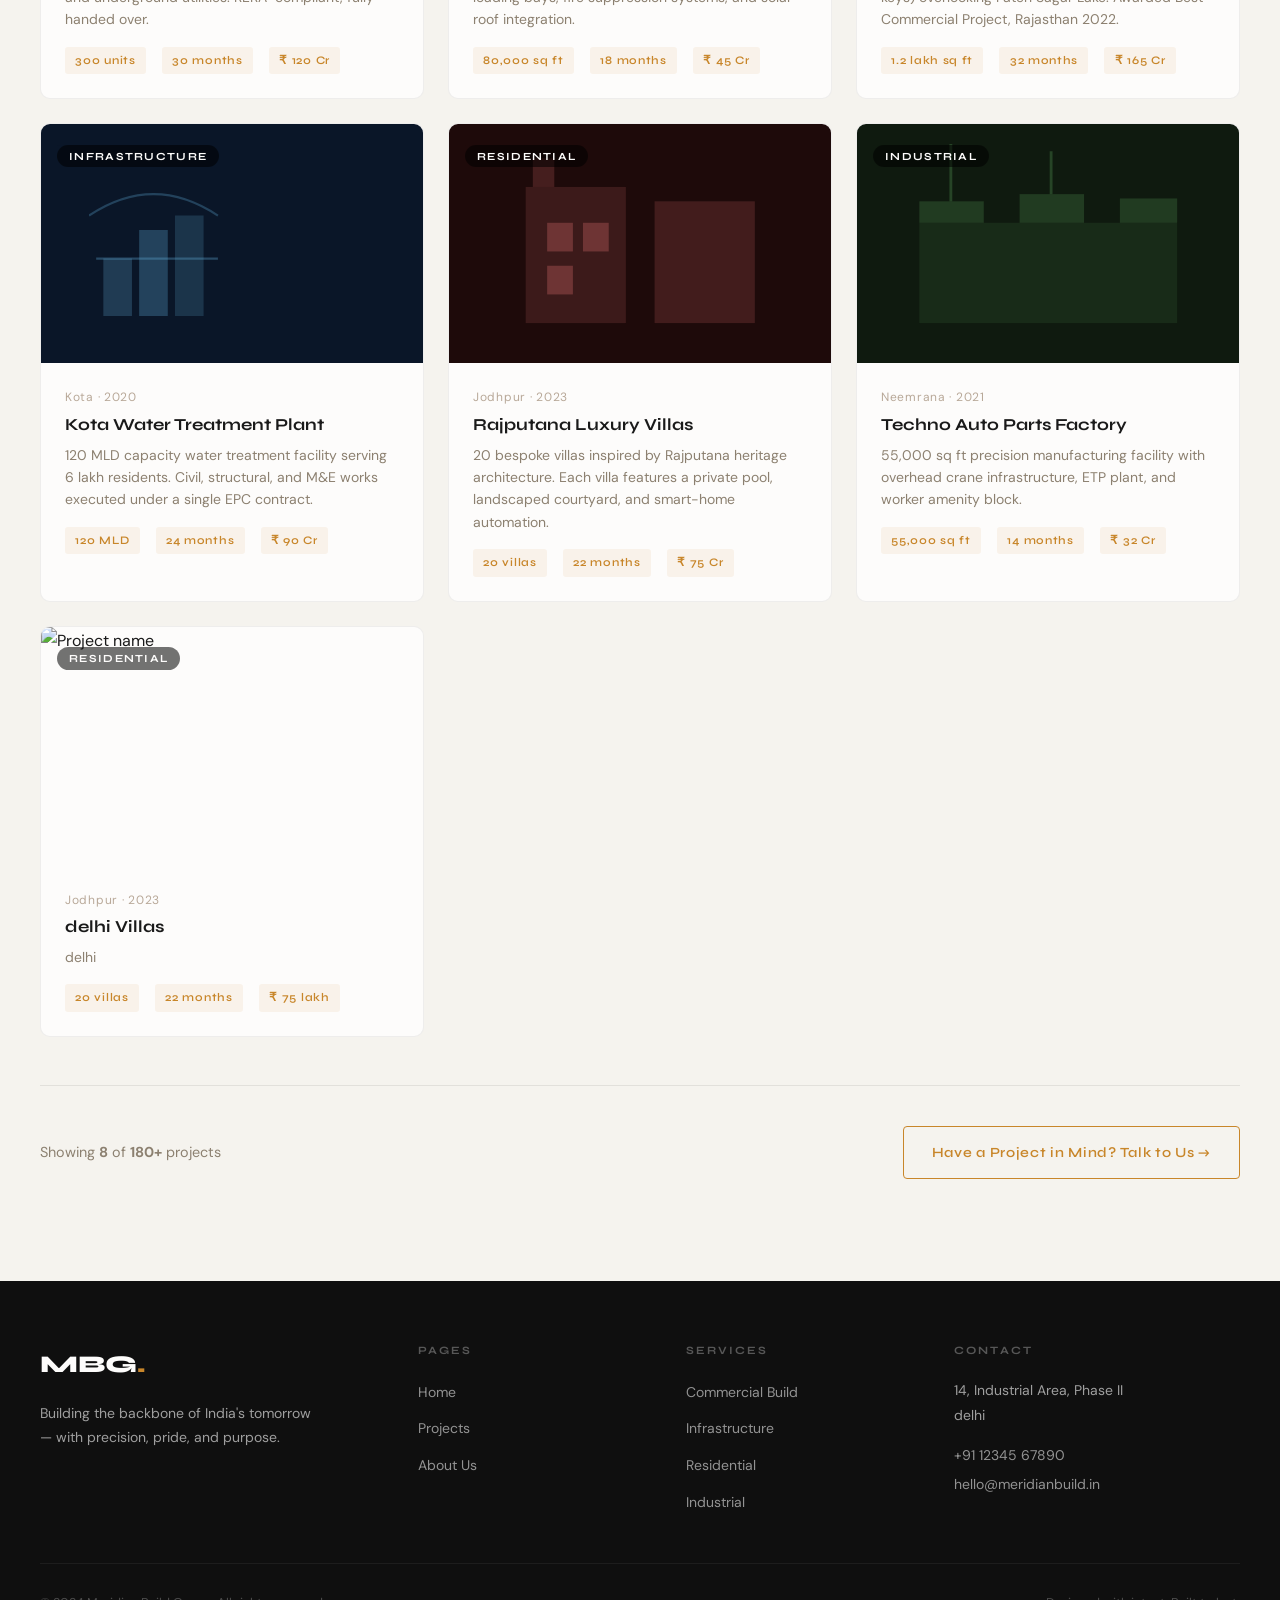
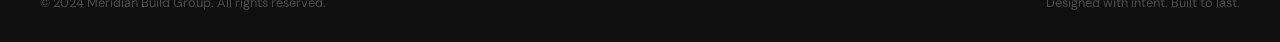
==== commit 7220321e: "initial commit" ====
--- a/projects.html
+++ b/projects.html
@@ -225,8 +225,45 @@
           </div>
         </article>
 
-      </div>
-
+
+
+
+
+<!-- Project ME -->
+ <article class="proj-card" data-category="residential">
+          <div class="proj-card__img">
+           
+             <img src="images/q.jpg" alt="Project name" style="width:100%;height:100%;object-fit:cover;" />
+              <svg viewBox="0 0 200 140" fill="none"><rect x="20" y="30" width="70" height="95" fill="currentColor" opacity=".15"/><rect x="25" y="10" width="15" height="20" fill="currentColor" opacity=".2"/><rect x="110" y="40" width="70" height="85" fill="currentColor" opacity=".18"/><rect x="35" y="55" width="18" height="20" fill="currentColor" opacity=".3"/><rect x="60" y="55" width="18" height="20" fill="currentColor" opacity=".3"/><rect x="35" y="85" width="18" height="20" fill="currentColor" opacity=".3"/></svg>
+            </div>
+            <div class="proj-card__overlay">
+              <span class="proj-card__tag">Residential</span>
+            </div>
+         
+          <div class="proj-card__body">
+            <div class="proj-card__meta">Jodhpur · 2023</div>
+            <h3>delhi Villas</h3>
+            <p>delhi</p>
+            <div class="proj-card__details">
+              <span>20 villas</span>
+              <span>22 months</span>
+              <span>₹ 75 lakh</span>
+            </div>
+          </div>
+        </article>
+
+
+
+
+
+
+      </div>
+
+
+
+
+
+      
       <!-- LOAD MORE -->
       <div class="projects-more">
         <p class="projects-count">Showing <strong id="visibleCount">8</strong> of <strong>180+</strong> projects</p>
@@ -262,7 +299,7 @@
         </div>
         <div class="footer__contact">
           <h5>Contact</h5>
-          <p>14, Industrial Area, Phase II<br>Kota, Rajasthan 324005</p>
+          <p>14, Industrial Area, Phase II<br>delhi</p>
           <a href="tel:+911234567890">+91 12345 67890</a>
           <a href="mailto:hello@meridianbuild.in">hello@meridianbuild.in</a>
         </div>
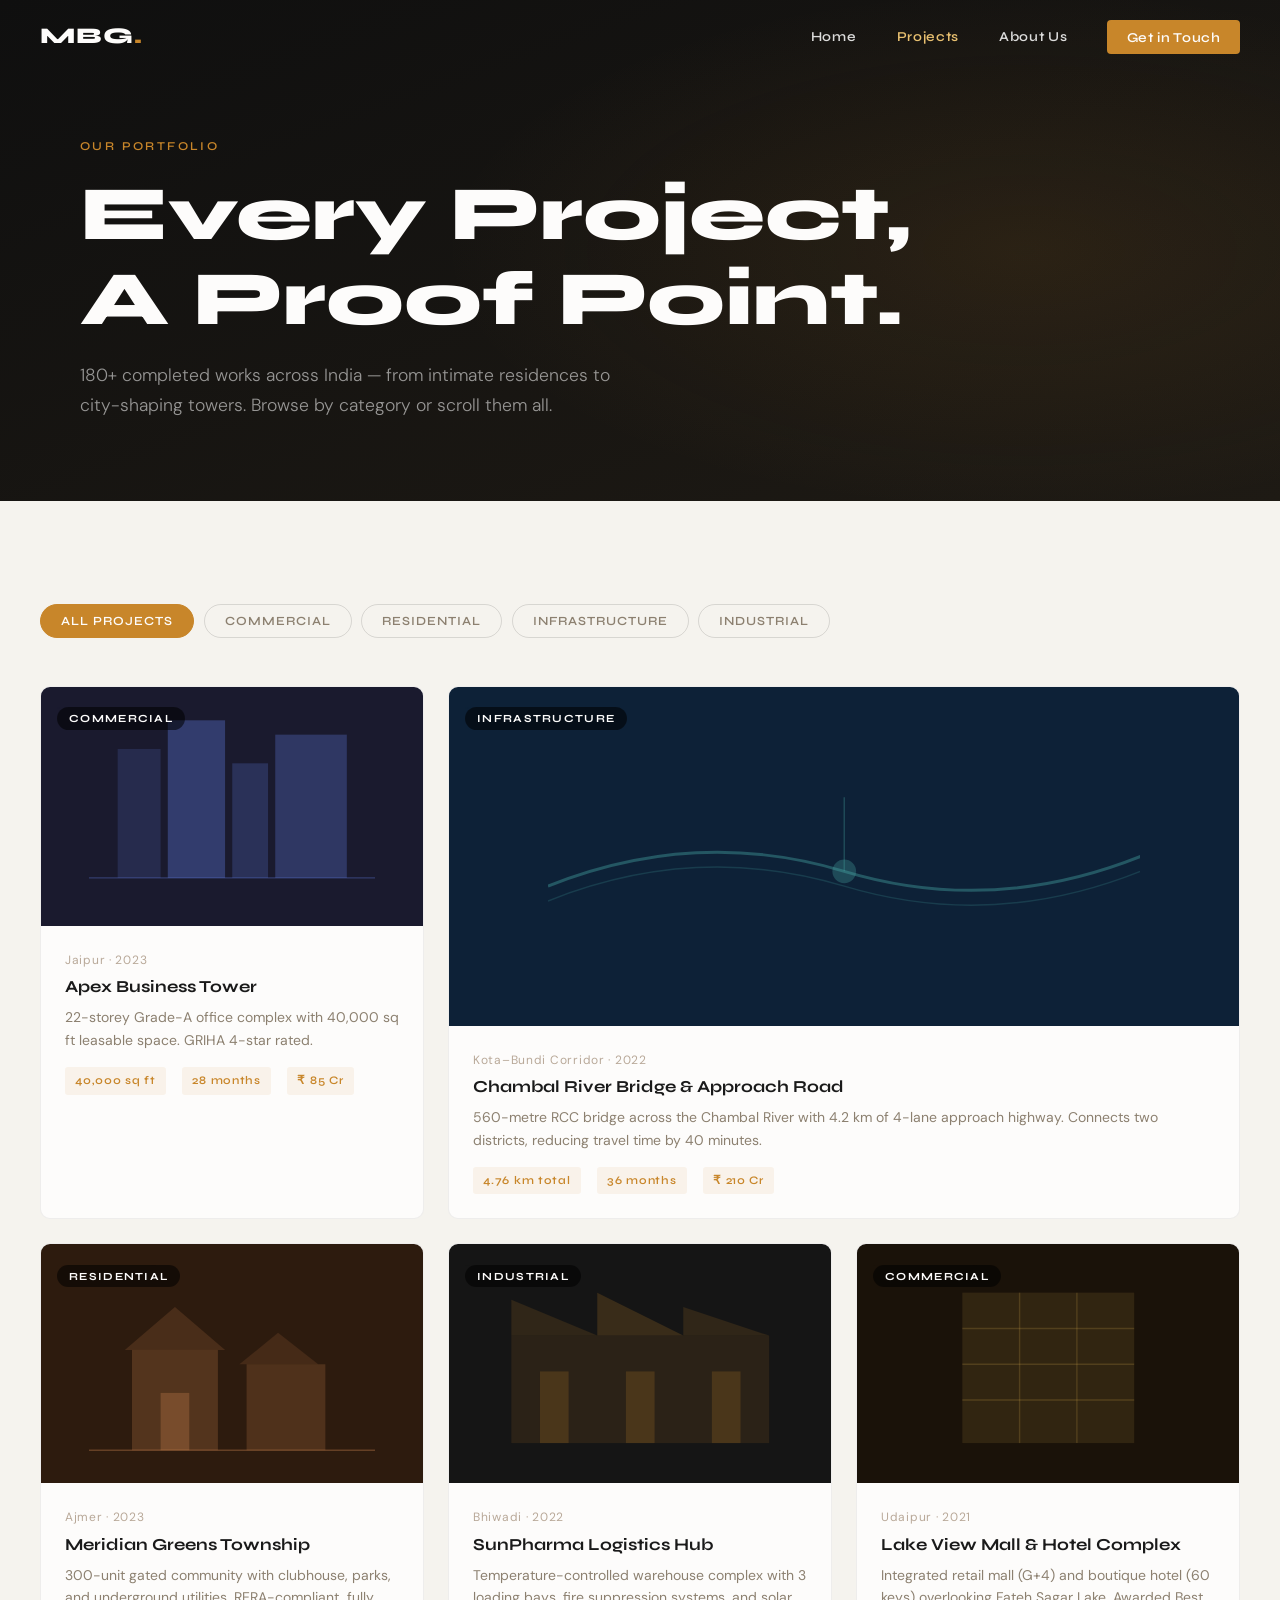
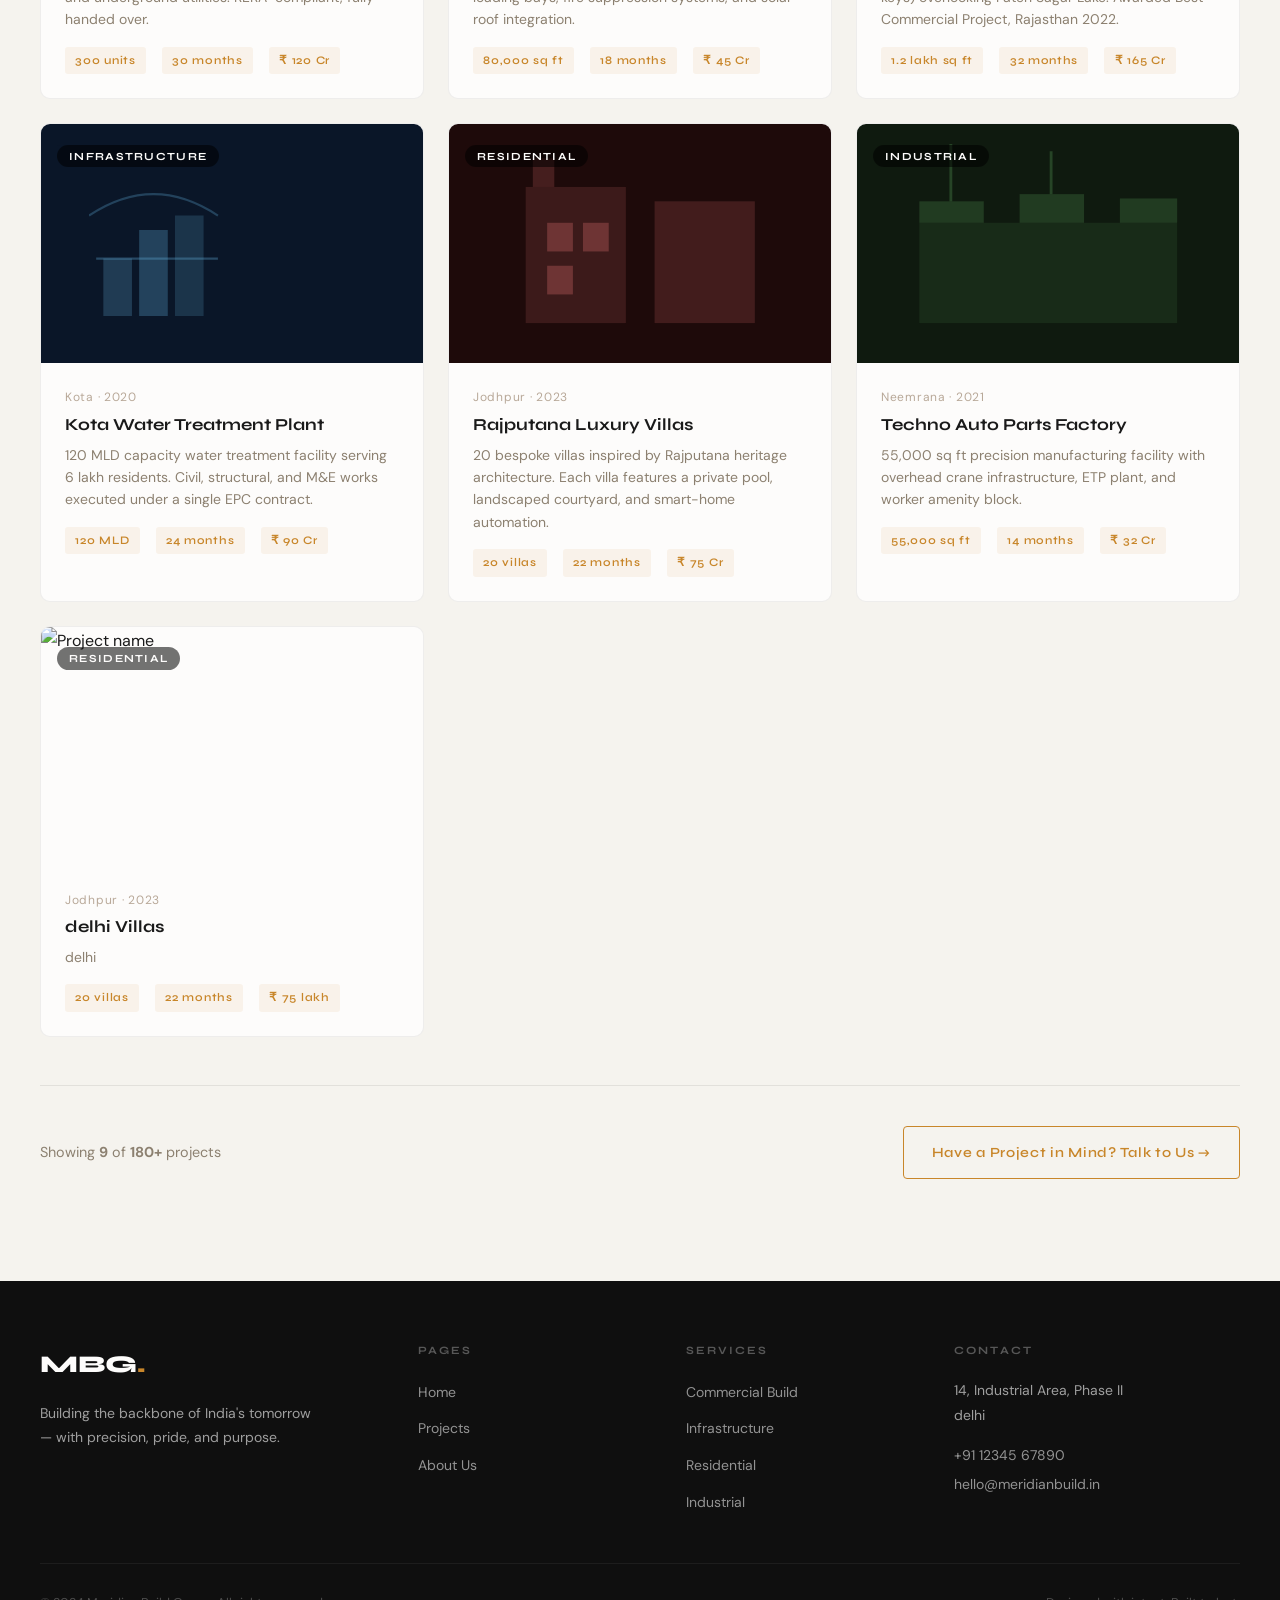
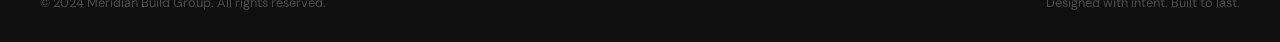
==== commit c5ff8bec: "initial commit" ====
--- a/projects.html
+++ b/projects.html
@@ -234,7 +234,7 @@
           <div class="proj-card__img">
            
              <img src="images/q.jpg" alt="Project name" style="width:100%;height:100%;object-fit:cover;" />
-              <svg viewBox="0 0 200 140" fill="none"><rect x="20" y="30" width="70" height="95" fill="currentColor" opacity=".15"/><rect x="25" y="10" width="15" height="20" fill="currentColor" opacity=".2"/><rect x="110" y="40" width="70" height="85" fill="currentColor" opacity=".18"/><rect x="35" y="55" width="18" height="20" fill="currentColor" opacity=".3"/><rect x="60" y="55" width="18" height="20" fill="currentColor" opacity=".3"/><rect x="35" y="85" width="18" height="20" fill="currentColor" opacity=".3"/></svg>
+             
             </div>
             <div class="proj-card__overlay">
               <span class="proj-card__tag">Residential</span>
@@ -266,7 +266,7 @@
       
       <!-- LOAD MORE -->
       <div class="projects-more">
-        <p class="projects-count">Showing <strong id="visibleCount">8</strong> of <strong>180+</strong> projects</p>
+        <p class="projects-count">Showing <strong id="visibleCount">9</strong> of <strong>180+</strong> projects</p>
         <a href="index.html#contact" class="btn btn--outline">Have a Project in Mind? Talk to Us →</a>
       </div>
     </div>
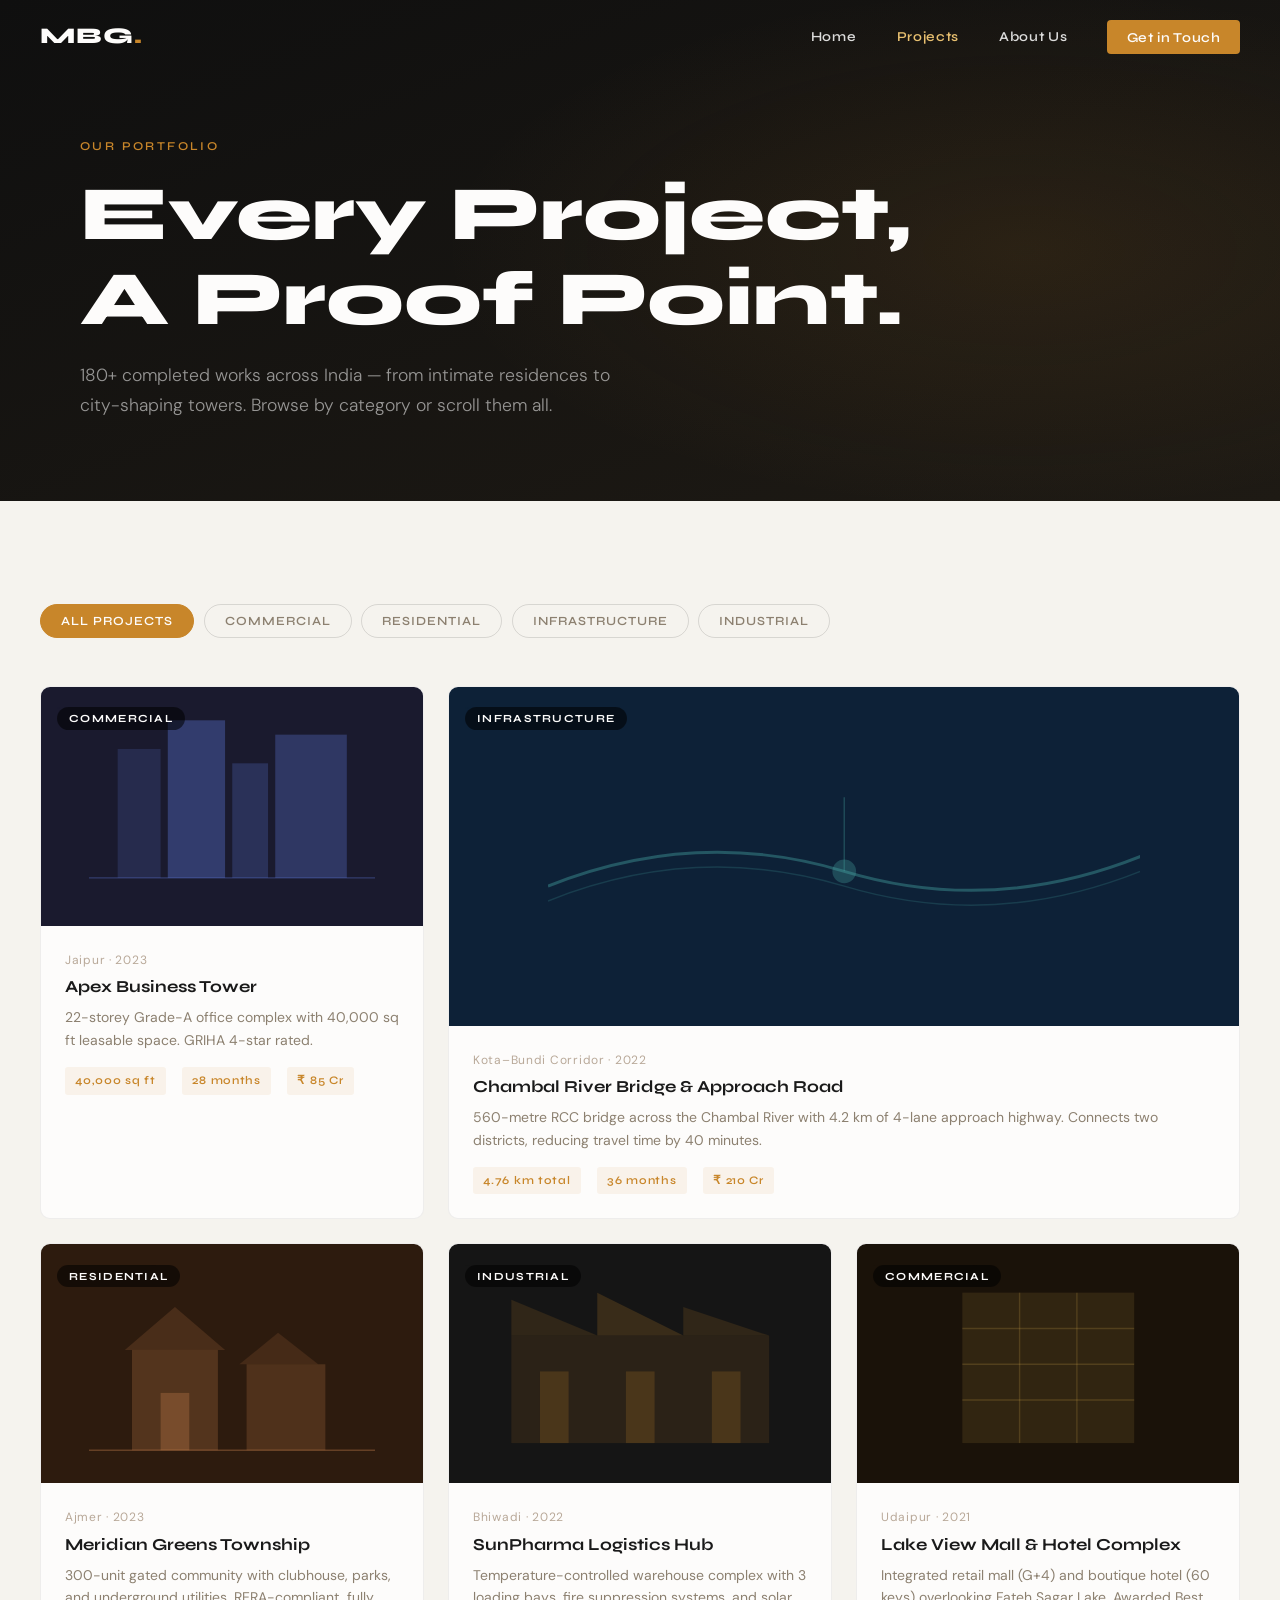
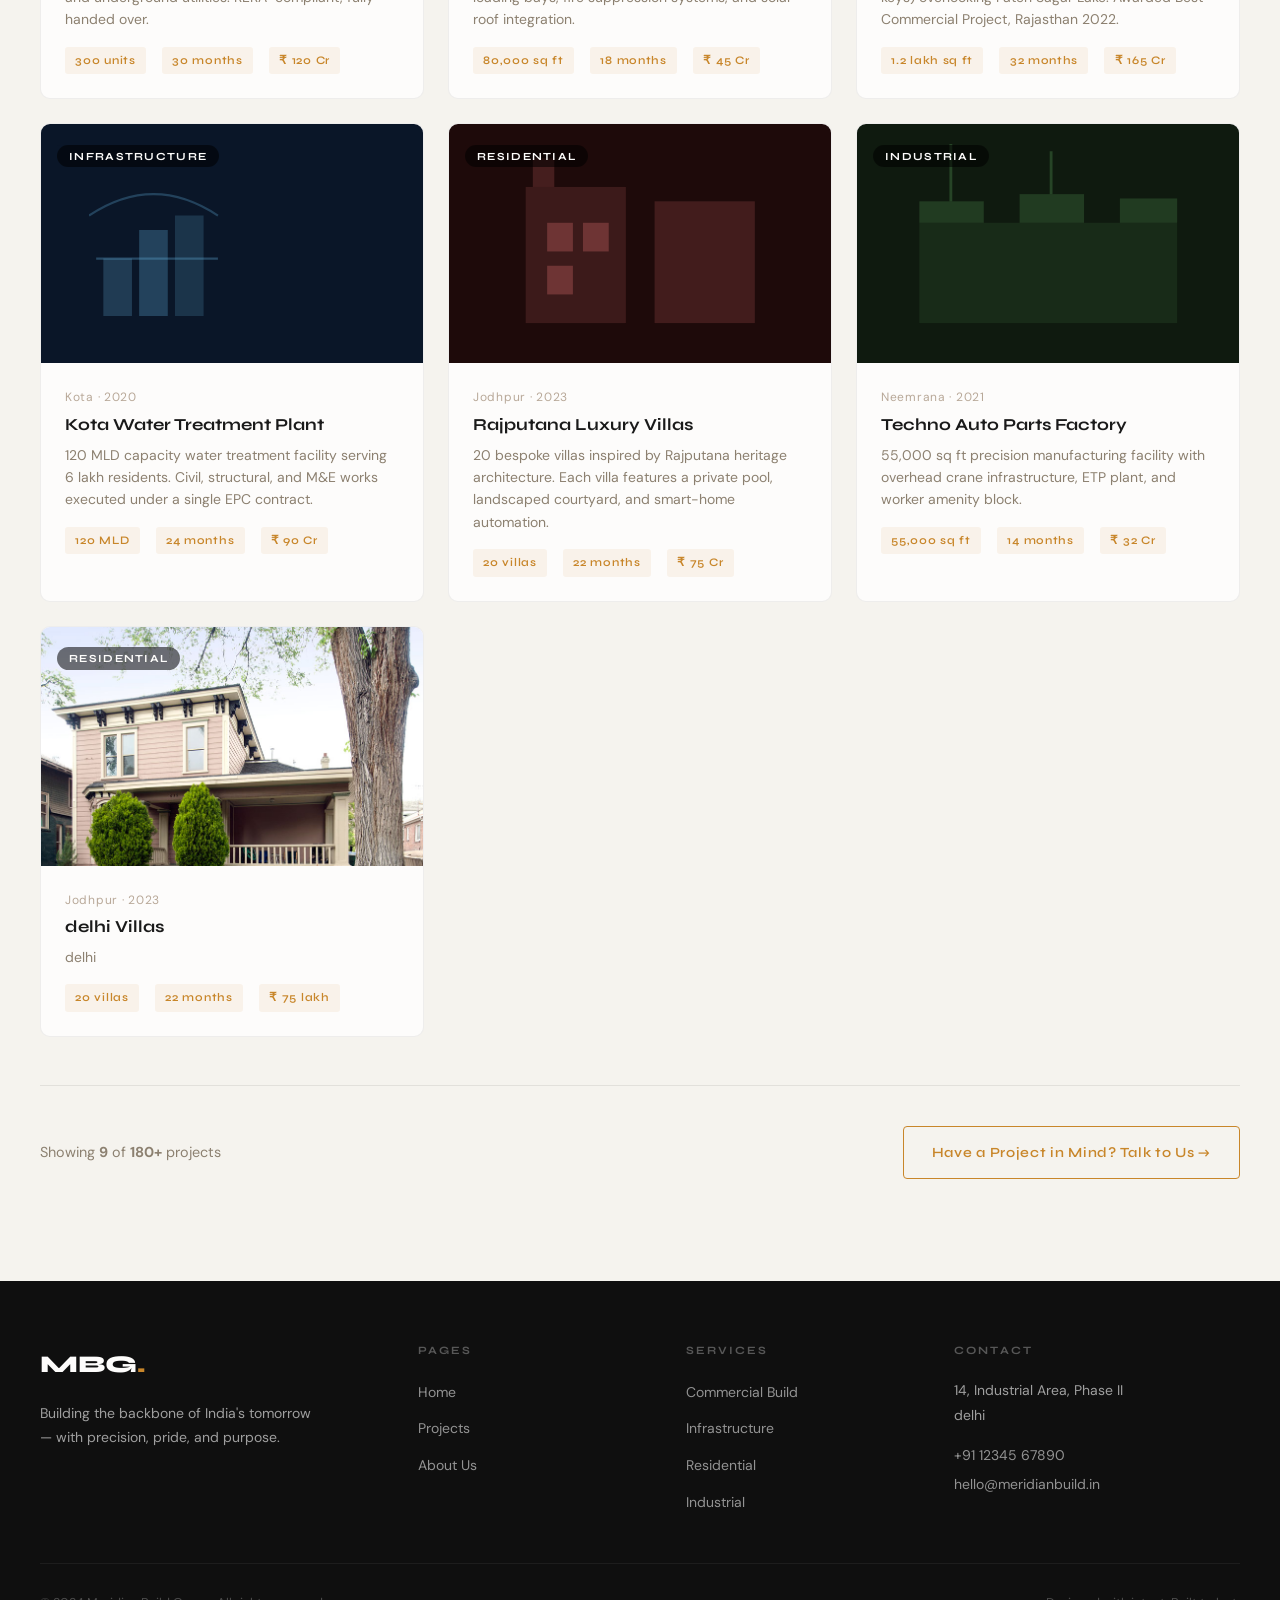
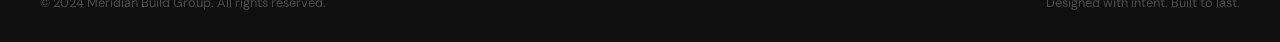
==== commit 30c11676: "initial commit" ====
--- a/projects.html
+++ b/projects.html
@@ -233,7 +233,9 @@
  <article class="proj-card" data-category="residential">
           <div class="proj-card__img">
            
-             <img src="images/q.jpg" alt="Project name" style="width:100%;height:100%;object-fit:cover;" />
+             <img src="images/q.jpg" alt="delhi villas" style="width:100%;height:100%;object-fit:cover;" />
+              <svg viewBox="0 0 200 140" fill="none"><rect x="10" y="55" width="180" height="70" fill="currentColor" opacity=".1"/><rect x="10" y="40" width="45" height="15" fill="currentColor" opacity=".2"/><rect x="80" y="35" width="45" height="20" fill="currentColor" opacity=".2"/><rect x="150" y="38" width="40" height="17" fill="currentColor" opacity=".2"/><line x1="32" y1="40" x2="32" y2="0" stroke="currentColor" stroke-width="2" opacity=".25"/><line x1="102" y1="35" x2="102" y2="5" stroke="currentColor" stroke-width="2" opacity=".25"/></svg>
+            
              
             </div>
             <div class="proj-card__overlay">
